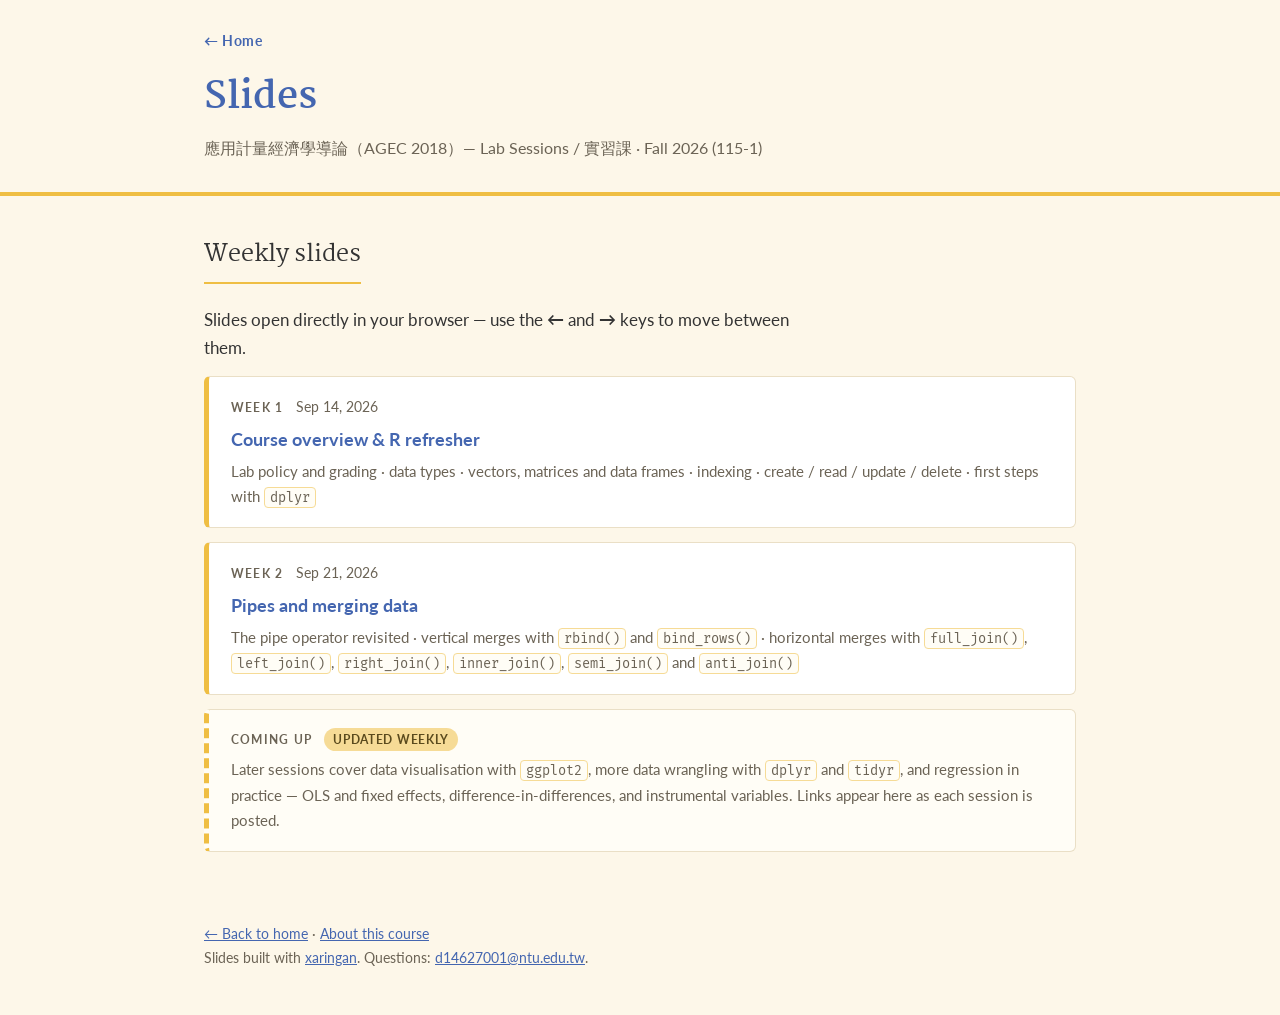
==== slides.html @ a28a632e "Restructure site: landing page with About and Slides entrances Split the single welcome page into a " ====
<!DOCTYPE html>
<html lang="en">
<head>
<meta charset="utf-8">
<meta name="viewport" content="width=device-width, initial-scale=1">
<title>Slides | AGEC 2018 Lab</title>
<meta name="description" content="Weekly lab slides for Introductory Applied Econometrics (AGEC 2018), NTU Department of Agricultural Economics, Fall 2026.">
<link rel="icon" href="https://www.agec.ntu.edu.tw/uploads/asset/data/675f864c74ccc38a768f8254/%E6%9C%AA%E4%BE%86%E5%B1%95%E6%9C%9B%E5%9C%96%E7%89%87.png">
<link rel="preconnect" href="https://fonts.googleapis.com">
<link rel="preconnect" href="https://fonts.gstatic.com" crossorigin>
<link href="https://fonts.googleapis.com/css2?family=Martel:wght@300;400;700&family=Lato:wght@400;700&family=Fira+Mono&display=swap" rel="stylesheet">
<link rel="stylesheet" href="style.css">
</head>
<body>

<header class="page-head">
  <div class="wrap">
    <a class="back" href="index.html">&larr; Home</a>
    <h1>Slides</h1>
    <p class="zh">應用計量經濟學導論（AGEC 2018）— Lab Sessions / 實習課 · Fall 2026 (115-1)</p>
  </div>
</header>

<main>

<section id="slides">
  <div class="wrap">
    <h2>Weekly slides</h2>
    <p class="lead">Slides open directly in your browser — use the <b>&larr;</b> and <b>&rarr;</b> keys to move between them.</p>
    <ul class="weeks">
      <li class="week">
        <div class="week-head">
          <span class="week-no">Week 1</span>
          <span class="week-date">Sep 14, 2026</span>
        </div>
        <p class="week-title"><a href="IntroductoryAE_0914/IntroductoryAE_0914.html">Course overview &amp; R refresher</a></p>
        <p class="week-topics">Lab policy and grading &middot; data types &middot; vectors, matrices and data frames &middot; indexing &middot; create / read / update / delete &middot; first steps with <code>dplyr</code></p>
      </li>
      <li class="week">
        <div class="week-head">
          <span class="week-no">Week 2</span>
          <span class="week-date">Sep 21, 2026</span>
        </div>
        <p class="week-title"><a href="IntroductoryAE_0921/IntroductoryAE_0921.html">Pipes and merging data</a></p>
        <p class="week-topics">The pipe operator revisited &middot; vertical merges with <code>rbind()</code> and <code>bind_rows()</code> &middot; horizontal merges with <code>full_join()</code>, <code>left_join()</code>, <code>right_join()</code>, <code>inner_join()</code>, <code>semi_join()</code> and <code>anti_join()</code></p>
      </li>
      <li class="week pending">
        <div class="week-head">
          <span class="week-no">Coming up</span>
          <span class="tag">Updated weekly</span>
        </div>
        <p class="week-topics">Later sessions cover data visualisation with <code>ggplot2</code>, more data wrangling with <code>dplyr</code> and <code>tidyr</code>, and regression in practice — OLS and fixed effects, difference-in-differences, and instrumental variables. Links appear here as each session is posted.</p>
      </li>
    </ul>
  </div>
</section>

</main>

<footer>
  <div class="wrap">
    <a href="index.html">&larr; Back to home</a> &middot; <a href="about.html">About this course</a><br>
    Slides built with <a href="https://github.com/yihui/xaringan">xaringan</a>. Questions: <a href="mailto:d14627001@ntu.edu.tw">d14627001@ntu.edu.tw</a>.
  </div>
</footer>

</body>
</html>
---- style.css ----
/* AGEC 2018 lab site — shared styles
   Palette follows the xaringan slide theme (style_duo). */

:root{
  --cream:#FDF7E9;
  --gold:#EFBE43;
  --gold-soft:#F6DB96;
  --green:#33734D;          /* NTU AgEcon emblem green */
  --ink:#333333;
  --ink-soft:#6b6355;
  --link:#4466B0;
  --card:#FFFFFF;
  --line:#EADFC6;
  color-scheme: light;
}

*{box-sizing:border-box;}

body{
  margin:0;
  background:var(--cream);
  color:var(--ink);
  font-family:"Lato","Helvetica Neue","PingFang TC","Microsoft JhengHei",sans-serif;
  font-size:17px;
  line-height:1.65;
  -webkit-font-smoothing:antialiased;
}

h1,h2,h3{
  font-family:"Martel",Georgia,"PingFang TC","Microsoft JhengHei",serif;
  font-weight:400;
  color:var(--ink);
}

code{
  font-family:"Fira Mono",Consolas,monospace;
  font-size:.9em;
  border:1px solid var(--gold-soft);
  padding:1px 5px;
  border-radius:4px;
  background:#fffdf6;
}

a{color:var(--link);}
.wrap{max-width:920px;margin:0 auto;padding:0 24px;}

/* ============================================================
   Landing page (index.html) — fills the viewport, never scrolls
   ============================================================ */

body.landing{
  height:100dvh;
  overflow:hidden;
  display:flex;
  align-items:center;
  justify-content:center;
  padding:clamp(12px,3vh,32px) 20px;
  background:
    radial-gradient(circle at 50% 18%, #fffdf5 0%, var(--cream) 62%);
}

.hero{
  width:100%;
  min-width:0;
  max-width:780px;
  max-height:100%;
  text-align:center;
  display:flex;
  flex-direction:column;
  align-items:center;
  gap:clamp(10px,2.2vh,22px);
}

/* align-items:center sizes children to fit-content, so cap them or long
   headings refuse to wrap and push the page sideways */
.hero > *{max-width:100%;}

.emblem{
  width:clamp(96px,17vh,168px);
  height:auto;
  border-radius:20px;
  box-shadow:0 10px 28px rgba(51,115,77,.26);
  flex-shrink:0;
}

.hero h1{
  font-size:clamp(1.5rem,4.4vw,2.6rem);
  line-height:1.15;
  margin:0;
  font-weight:700;
  color:var(--link);
}

.hero .zh{
  margin:0;
  font-size:clamp(.95rem,2.3vw,1.2rem);
  color:var(--ink-soft);
}

.pills{
  display:flex;flex-wrap:wrap;justify-content:center;gap:8px;
  margin:0;padding:0;list-style:none;
}
.pills li{
  background:var(--gold-soft);
  color:#5a4a1d;
  font-size:.74rem;
  font-weight:700;
  letter-spacing:.07em;
  text-transform:uppercase;
  padding:3px 12px;
  border-radius:999px;
}

/* entrance tiles */
.doors{
  width:100%;
  display:grid;
  grid-template-columns:repeat(2,1fr);
  gap:clamp(10px,1.8vh,18px);
  margin-top:clamp(2px,1vh,8px);
}

.door{
  display:flex;
  flex-direction:column;
  align-items:center;
  gap:8px;
  background:var(--card);
  border:1px solid var(--line);
  border-radius:12px;
  padding:clamp(14px,2.6vh,26px) 18px;
  text-decoration:none;
  color:var(--ink);
  transition:transform .16s ease, box-shadow .16s ease, border-color .16s ease;
}
.door:hover,.door:focus-visible{
  transform:translateY(-3px);
  border-color:var(--gold);
  box-shadow:0 8px 22px rgba(51,51,51,.12);
  outline:none;
}
.door svg{
  width:clamp(26px,4.4vh,38px);
  height:auto;
  stroke:var(--green);
  stroke-width:1.7;
  fill:none;
  stroke-linecap:round;
  stroke-linejoin:round;
}
.door-title{
  font-family:"Martel",Georgia,"PingFang TC","Microsoft JhengHei",serif;
  font-size:clamp(1rem,2.5vw,1.25rem);
  font-weight:700;
  color:var(--link);
}
.door-desc{
  margin:0;
  min-width:0;
  font-size:clamp(.8rem,1.9vw,.92rem);
  color:var(--ink-soft);
  line-height:1.45;
  overflow-wrap:break-word;
}

.hero .contact{
  margin:0;
  font-size:clamp(.76rem,1.8vw,.88rem);
  color:var(--ink-soft);
}

/* short screens: drop the emblem shadow weight and tighten further */
@media (max-height:520px){
  .emblem{width:clamp(64px,13vh,96px);border-radius:14px;}
  .hero{gap:8px;}
  .pills{display:none;}
}

@media (max-width:560px){
  .doors{grid-template-columns:1fr;}
  /* icon on the left, title over description on the right */
  .door{
    display:grid;
    grid-template-columns:auto minmax(0,1fr);
    grid-template-areas:"icon title" "icon desc";
    column-gap:14px;
    row-gap:2px;
    align-items:center;
    text-align:left;
    padding:14px 16px;
  }
  .door svg{grid-area:icon;width:28px;}
  .door-title{grid-area:title;}
  .door-desc{grid-area:desc;}
}

/* ============================================================
   Content pages (about.html, slides.html)
   ============================================================ */

.page-head{
  background:var(--cream);
  border-bottom:4px solid var(--gold);
  padding:26px 0 30px;
}
.back{
  display:inline-flex;align-items:center;gap:7px;
  font-size:.88rem;font-weight:700;letter-spacing:.04em;
  text-decoration:none;color:var(--link);
  margin-bottom:16px;
}
.back:hover{text-decoration:underline;}
.page-head h1{
  font-size:clamp(1.7rem,4vw,2.3rem);
  margin:0 0 6px;
  font-weight:700;
  color:var(--link);
}
.page-head .zh{margin:0;color:var(--ink-soft);font-size:1.02rem;}

section{padding:40px 0;border-bottom:1px solid var(--line);}
section:last-of-type{border-bottom:none;}
h2{
  font-size:1.45rem;margin:0 0 22px;padding-bottom:8px;
  border-bottom:2px solid var(--gold);display:inline-block;
}
p{margin:0 0 14px;}
.lead{max-width:62ch;}

/* weekly slide list */
.weeks{list-style:none;padding:0;margin:0;display:grid;gap:14px;}
.week{
  background:var(--card);border:1px solid var(--line);border-left:5px solid var(--gold);
  border-radius:6px;padding:18px 22px;
}
.week-head{display:flex;flex-wrap:wrap;align-items:baseline;gap:12px;margin-bottom:6px;}
.week-no{font-size:.78rem;font-weight:700;letter-spacing:.1em;text-transform:uppercase;color:var(--ink-soft);}
.week-date{font-size:.9rem;color:var(--ink-soft);}
.week-title{font-size:1.12rem;font-weight:700;margin:0 0 4px;}
.week-title a{text-decoration:none;}
.week-title a:hover{text-decoration:underline;}
.week-topics{margin:0;color:var(--ink-soft);font-size:.95rem;}
.pending{background:#fffdf6;border-left-style:dashed;}

/* info cards */
.grid{display:grid;grid-template-columns:repeat(auto-fit,minmax(260px,1fr));gap:18px;}
.card{background:var(--card);border:1px solid var(--line);border-radius:6px;padding:20px 22px;}
.card h3{margin:0 0 12px;font-size:1.08rem;font-weight:700;}
.card ul{margin:0;padding-left:1.1em;}
.card li{margin-bottom:7px;}
li::marker{color:var(--gold);}
.tag{
  display:inline-block;background:var(--gold-soft);color:#5a4a1d;
  font-size:.74rem;font-weight:700;letter-spacing:.06em;text-transform:uppercase;
  padding:2px 9px;border-radius:999px;vertical-align:middle;
}

/* staff table */
.table-scroll{overflow-x:auto;}
table{border-collapse:collapse;width:100%;font-size:.97rem;}
th,td{text-align:left;padding:9px 10px;border-bottom:1px solid var(--line);vertical-align:top;}
th{font-weight:700;color:var(--ink-soft);font-size:.85rem;text-transform:uppercase;letter-spacing:.06em;}
.sub{color:var(--ink-soft);font-size:.9rem;}

.note{background:#fffdf6;border:1px solid var(--gold-soft);border-radius:6px;padding:16px 20px;margin-top:22px;font-size:.95rem;}
.note strong{color:#8a6a12;}
/* highlighter band behind the text — must clone across line breaks, and must
   cover the whole x-height or it reads as a strikethrough */
.hl{
  background:linear-gradient(transparent 6%, var(--gold-soft) 6%, var(--gold-soft) 94%, transparent 94%);
  -webkit-box-decoration-break:clone;
  box-decoration-break:clone;
  font-weight:700;
  padding:0 3px;
}

footer{padding:30px 0 46px;color:var(--ink-soft);font-size:.9rem;}

@media (max-width:600px){
  body{font-size:16px;}
}
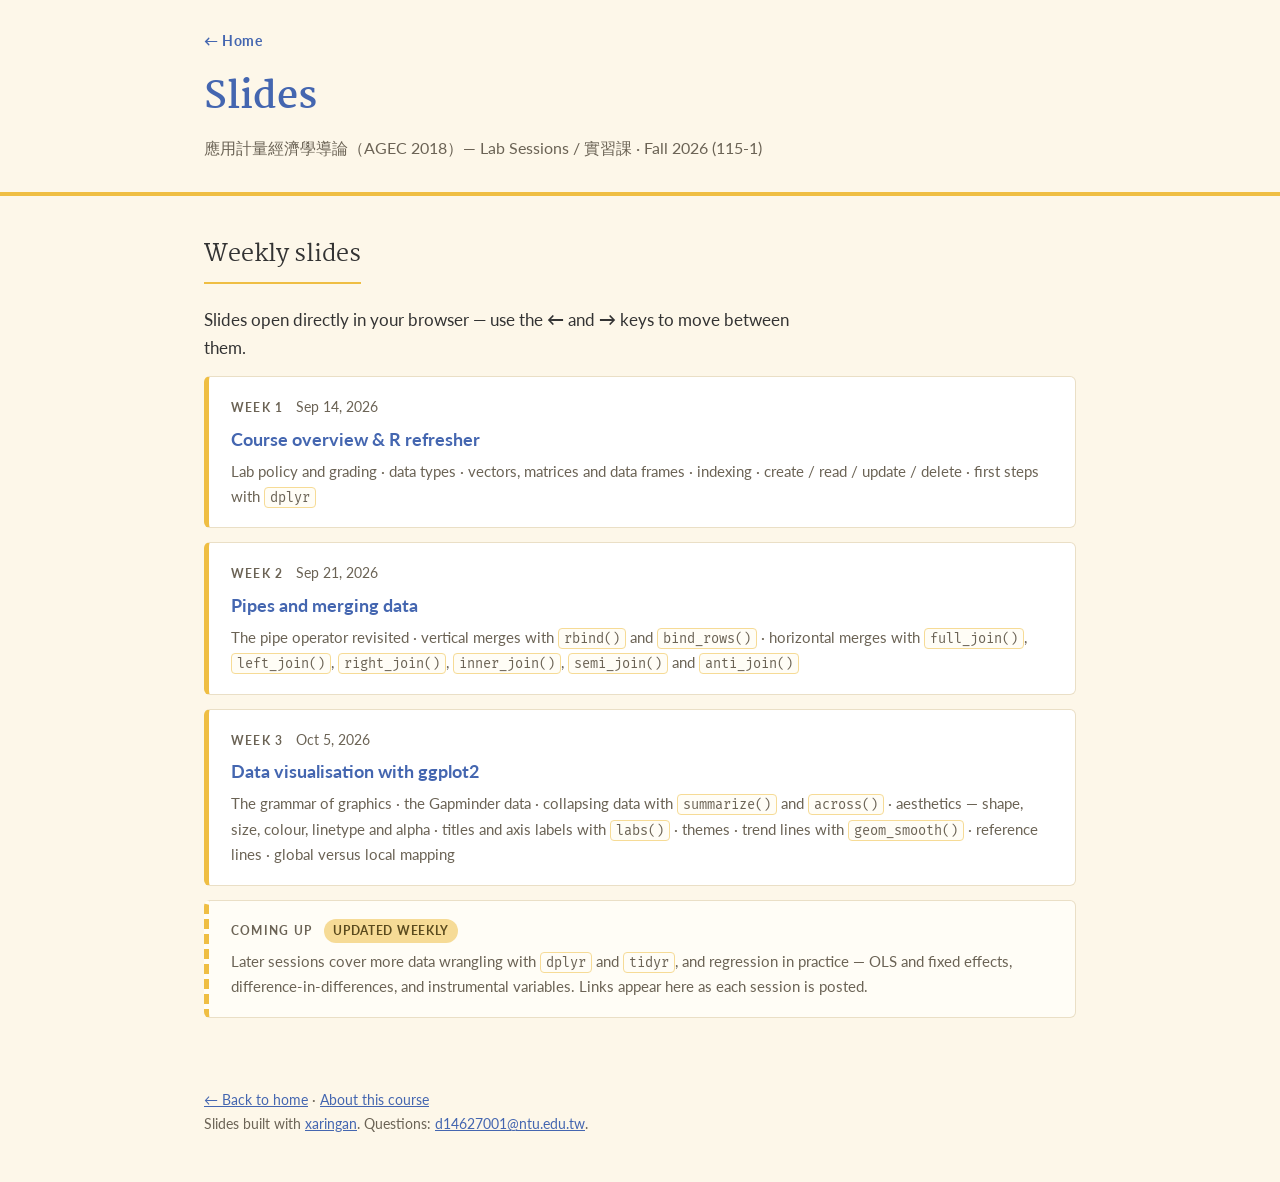
==== commit 631dafc7: "Add Week 3 (10/05) ggplot2 deck and link it from slides.html New IntroductoryAE_1005/ folder with th" ====
--- a/slides.html
+++ b/slides.html
@@ -44,12 +44,20 @@
         <p class="week-title"><a href="IntroductoryAE_0921/IntroductoryAE_0921.html">Pipes and merging data</a></p>
         <p class="week-topics">The pipe operator revisited &middot; vertical merges with <code>rbind()</code> and <code>bind_rows()</code> &middot; horizontal merges with <code>full_join()</code>, <code>left_join()</code>, <code>right_join()</code>, <code>inner_join()</code>, <code>semi_join()</code> and <code>anti_join()</code></p>
       </li>
+      <li class="week">
+        <div class="week-head">
+          <span class="week-no">Week 3</span>
+          <span class="week-date">Oct 5, 2026</span>
+        </div>
+        <p class="week-title"><a href="IntroductoryAE_1005/IntroductoryAE_1005.html">Data visualisation with ggplot2</a></p>
+        <p class="week-topics">The grammar of graphics &middot; the Gapminder data &middot; collapsing data with <code>summarize()</code> and <code>across()</code> &middot; aesthetics — shape, size, colour, linetype and alpha &middot; titles and axis labels with <code>labs()</code> &middot; themes &middot; trend lines with <code>geom_smooth()</code> &middot; reference lines &middot; global versus local mapping</p>
+      </li>
       <li class="week pending">
         <div class="week-head">
           <span class="week-no">Coming up</span>
           <span class="tag">Updated weekly</span>
         </div>
-        <p class="week-topics">Later sessions cover data visualisation with <code>ggplot2</code>, more data wrangling with <code>dplyr</code> and <code>tidyr</code>, and regression in practice — OLS and fixed effects, difference-in-differences, and instrumental variables. Links appear here as each session is posted.</p>
+        <p class="week-topics">Later sessions cover more data wrangling with <code>dplyr</code> and <code>tidyr</code>, and regression in practice — OLS and fixed effects, difference-in-differences, and instrumental variables. Links appear here as each session is posted.</p>
       </li>
     </ul>
   </div>
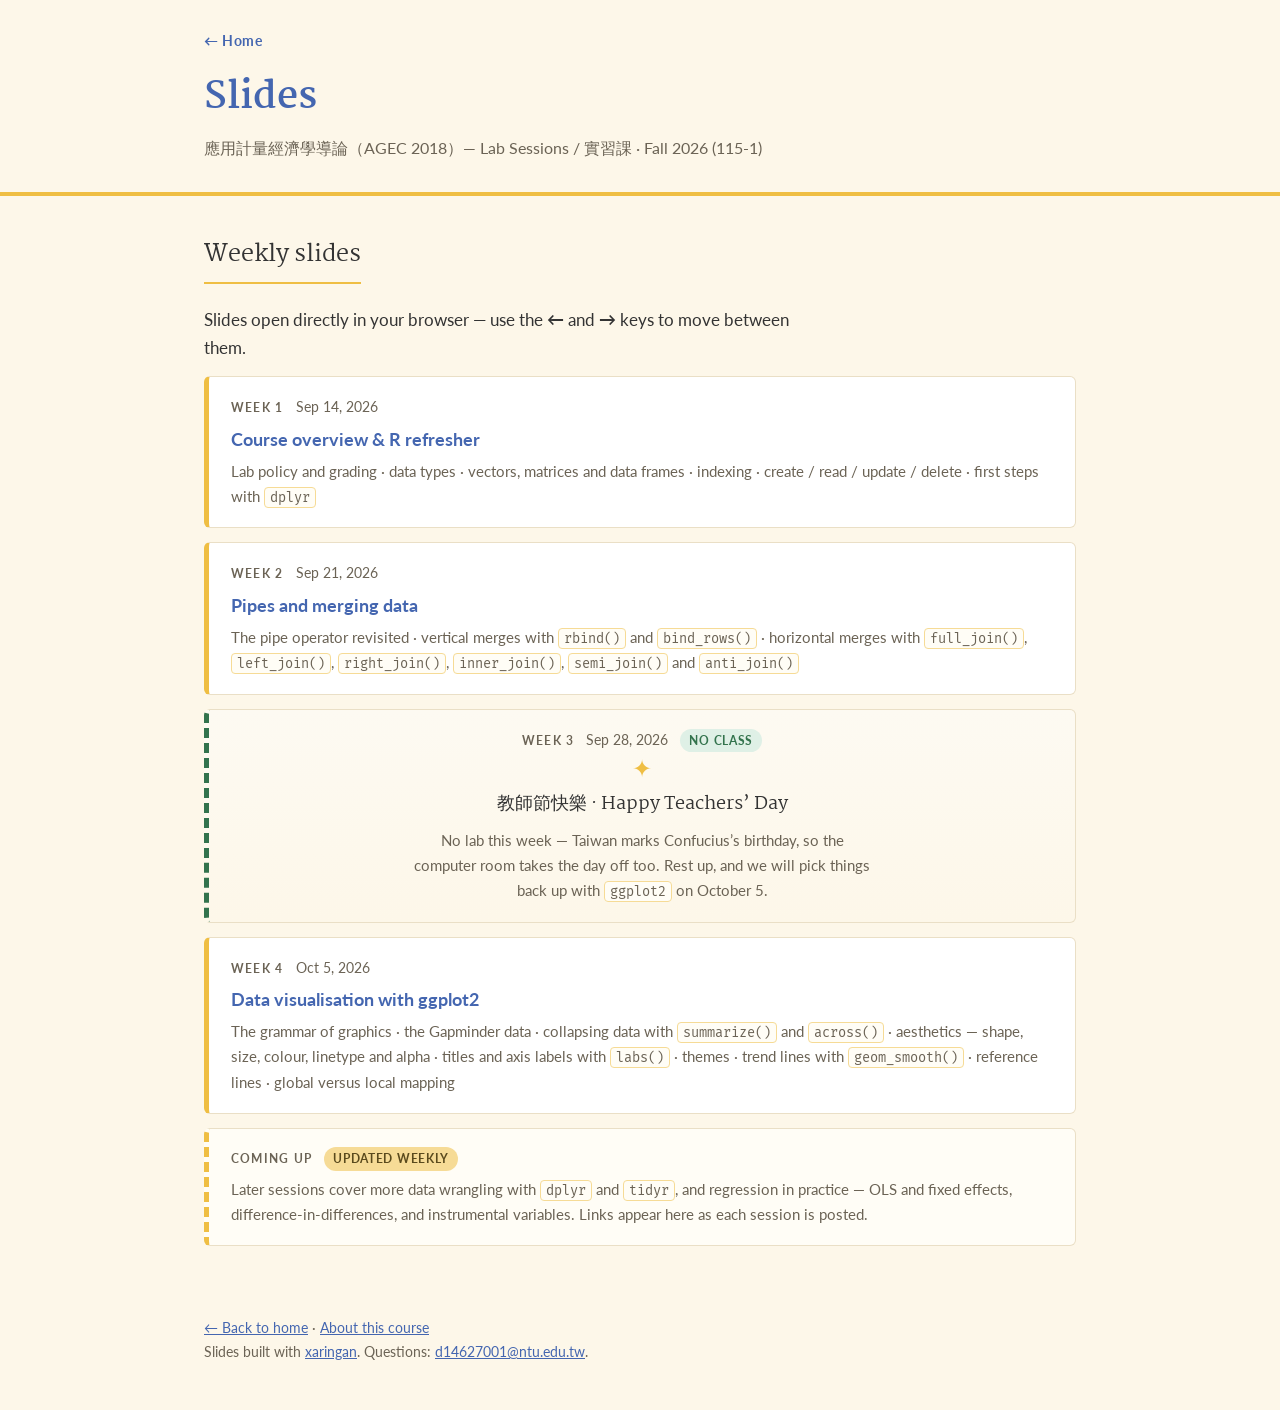
==== commit 58b1d776: "Number weeks by calendar; add Teachers' Day no-class card Week 3 is Sep 28, which had no lab (Teache" ====
--- a/slides.html
+++ b/slides.html
@@ -44,9 +44,18 @@
         <p class="week-title"><a href="IntroductoryAE_0921/IntroductoryAE_0921.html">Pipes and merging data</a></p>
         <p class="week-topics">The pipe operator revisited &middot; vertical merges with <code>rbind()</code> and <code>bind_rows()</code> &middot; horizontal merges with <code>full_join()</code>, <code>left_join()</code>, <code>right_join()</code>, <code>inner_join()</code>, <code>semi_join()</code> and <code>anti_join()</code></p>
       </li>
+      <li class="week holiday">
+        <div class="week-head">
+          <span class="week-no">Week 3</span>
+          <span class="week-date">Sep 28, 2026</span>
+          <span class="tag">No class</span>
+        </div>
+        <p class="week-title">教師節快樂 &middot; Happy Teachers&rsquo; Day</p>
+        <p class="week-topics">No lab this week — Taiwan marks Confucius&rsquo;s birthday, so the computer room takes the day off too. Rest up, and we will pick things back up with <code>ggplot2</code> on October 5.</p>
+      </li>
       <li class="week">
         <div class="week-head">
-          <span class="week-no">Week 3</span>
+          <span class="week-no">Week 4</span>
           <span class="week-date">Oct 5, 2026</span>
         </div>
         <p class="week-title"><a href="IntroductoryAE_1005/IntroductoryAE_1005.html">Data visualisation with ggplot2</a></p>
--- a/style.css
+++ b/style.css
@@ -243,6 +243,24 @@
 .week-topics{margin:0;color:var(--ink-soft);font-size:.95rem;}
 .pending{background:#fffdf6;border-left-style:dashed;}
 
+/* holiday / no-class week */
+.holiday{
+  background:linear-gradient(180deg,#fdfaf2,var(--cream));
+  border-left:5px dashed var(--green);
+  text-align:center;
+}
+.holiday .week-head{justify-content:center;}
+.holiday .week-title{
+  font-family:"Martel",Georgia,"PingFang TC","Microsoft JhengHei",serif;
+  font-weight:400;margin-bottom:8px;
+}
+.holiday .week-title::before{
+  content:"\2726";display:block;color:var(--gold);
+  font-size:1.5rem;line-height:1;margin-bottom:8px;
+}
+.holiday .week-topics{max-width:52ch;margin:0 auto;}
+.holiday .tag{background:#dff0e6;color:var(--green);}
+
 /* info cards */
 .grid{display:grid;grid-template-columns:repeat(auto-fit,minmax(260px,1fr));gap:18px;}
 .card{background:var(--card);border:1px solid var(--line);border-radius:6px;padding:20px 22px;}
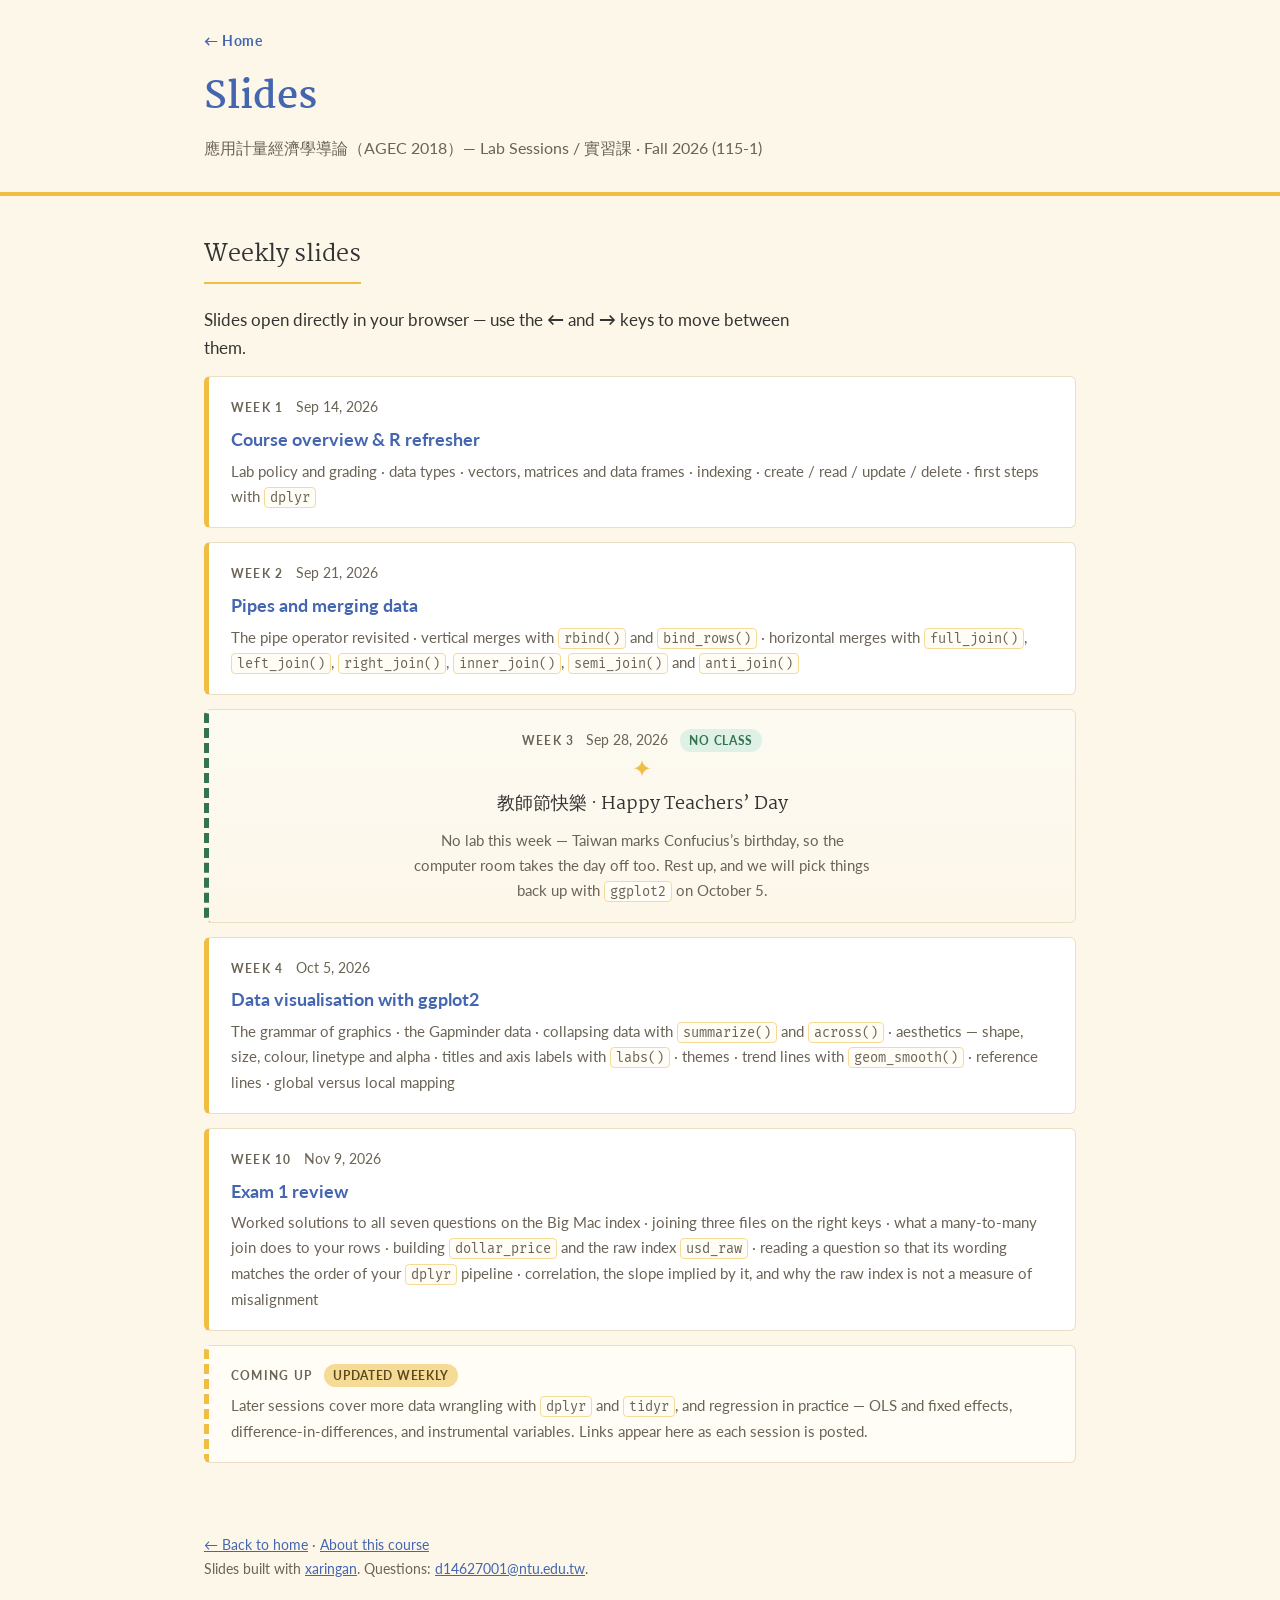
==== commit d78faa09: "Add Week 10 slides: Exam 1 review (Nov 9, 2026) Walks through all seven exam questions with verified" ====
--- a/slides.html
+++ b/slides.html
@@ -61,6 +61,14 @@
         <p class="week-title"><a href="IntroductoryAE_1005/IntroductoryAE_1005.html">Data visualisation with ggplot2</a></p>
         <p class="week-topics">The grammar of graphics &middot; the Gapminder data &middot; collapsing data with <code>summarize()</code> and <code>across()</code> &middot; aesthetics — shape, size, colour, linetype and alpha &middot; titles and axis labels with <code>labs()</code> &middot; themes &middot; trend lines with <code>geom_smooth()</code> &middot; reference lines &middot; global versus local mapping</p>
       </li>
+      <li class="week">
+        <div class="week-head">
+          <span class="week-no">Week 10</span>
+          <span class="week-date">Nov 9, 2026</span>
+        </div>
+        <p class="week-title"><a href="IntroductoryAE_1109/IntroductoryAE_1109.html">Exam 1 review</a></p>
+        <p class="week-topics">Worked solutions to all seven questions on the Big Mac index &middot; joining three files on the right keys &middot; what a many-to-many join does to your rows &middot; building <code>dollar_price</code> and the raw index <code>usd_raw</code> &middot; reading a question so that its wording matches the order of your <code>dplyr</code> pipeline &middot; correlation, the slope implied by it, and why the raw index is not a measure of misalignment</p>
+      </li>
       <li class="week pending">
         <div class="week-head">
           <span class="week-no">Coming up</span>
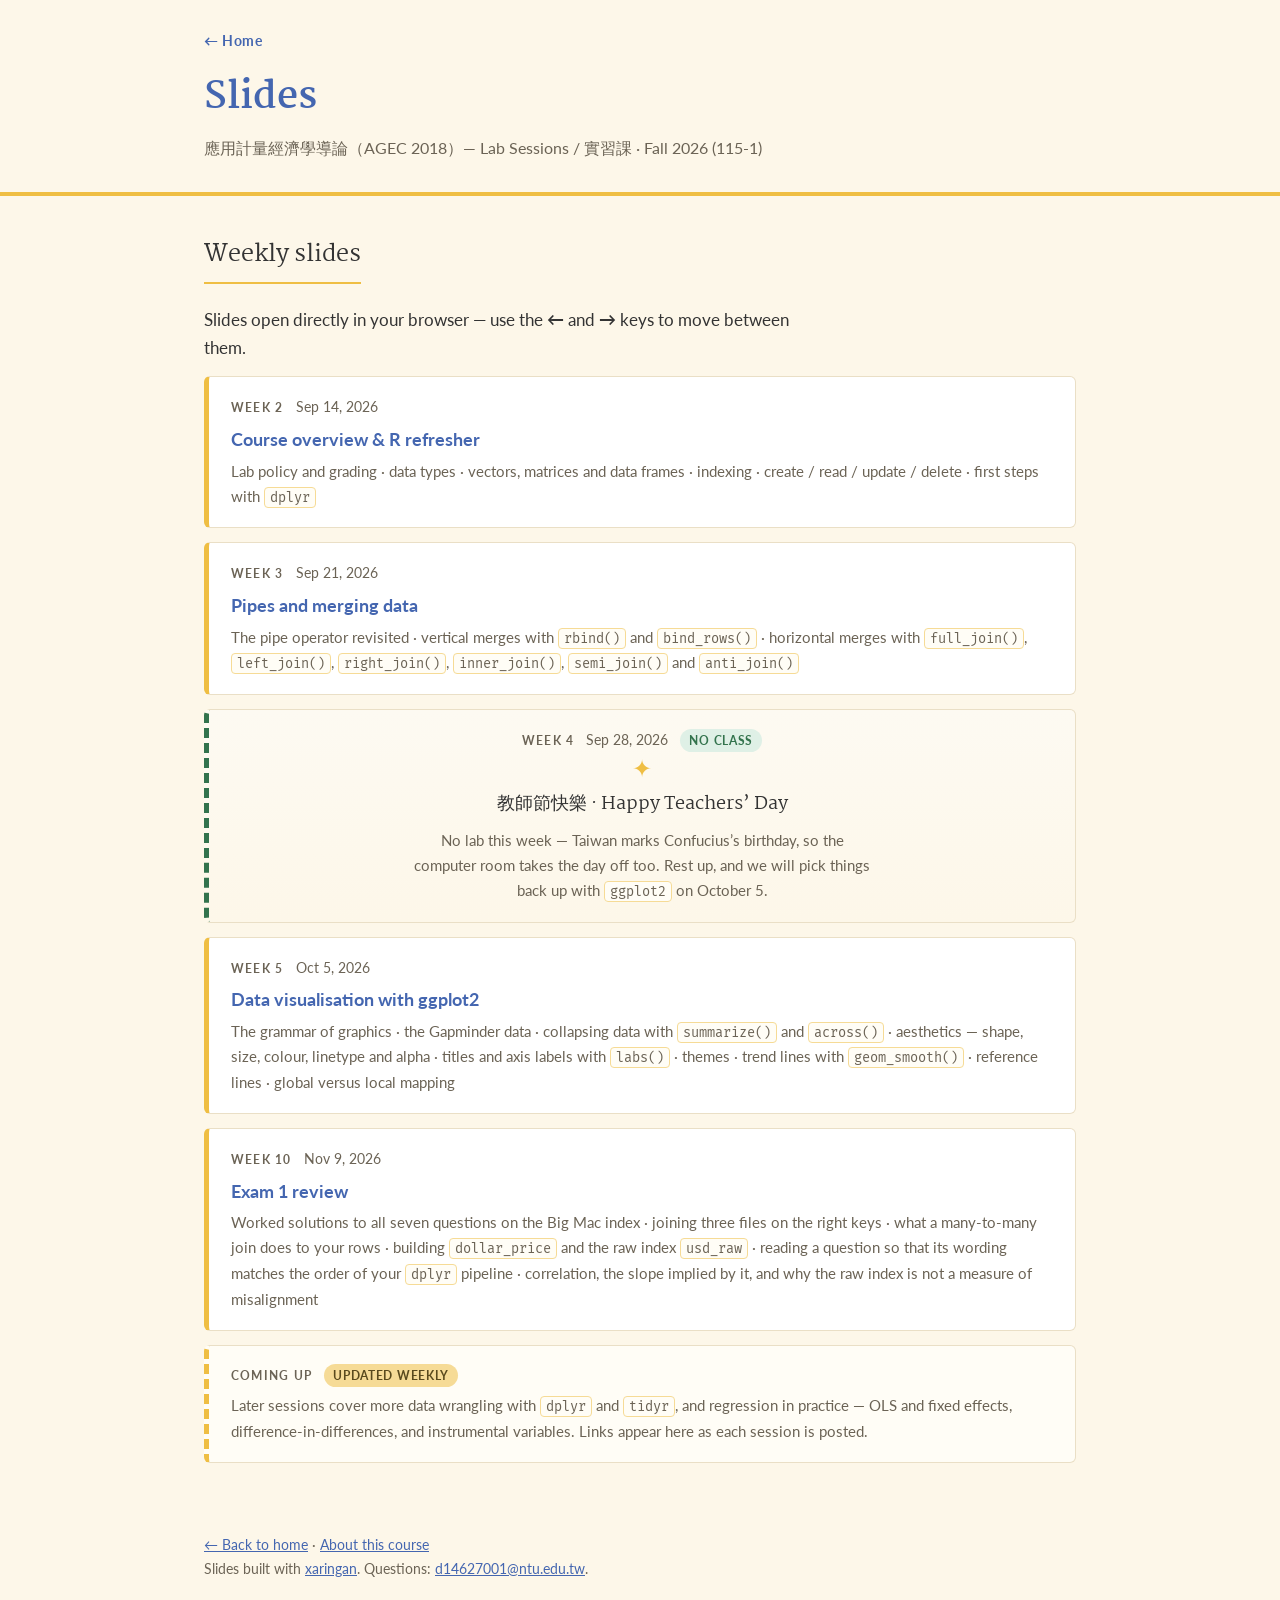
==== commit 452a1dbb: "Shift week numbers by one on the slides page Sep 14 is Week 2, not Week 1, so Weeks 1-4 become Weeks" ====
--- a/slides.html
+++ b/slides.html
@@ -30,7 +30,7 @@
     <ul class="weeks">
       <li class="week">
         <div class="week-head">
-          <span class="week-no">Week 1</span>
+          <span class="week-no">Week 2</span>
           <span class="week-date">Sep 14, 2026</span>
         </div>
         <p class="week-title"><a href="IntroductoryAE_0914/IntroductoryAE_0914.html">Course overview &amp; R refresher</a></p>
@@ -38,7 +38,7 @@
       </li>
       <li class="week">
         <div class="week-head">
-          <span class="week-no">Week 2</span>
+          <span class="week-no">Week 3</span>
           <span class="week-date">Sep 21, 2026</span>
         </div>
         <p class="week-title"><a href="IntroductoryAE_0921/IntroductoryAE_0921.html">Pipes and merging data</a></p>
@@ -46,7 +46,7 @@
       </li>
       <li class="week holiday">
         <div class="week-head">
-          <span class="week-no">Week 3</span>
+          <span class="week-no">Week 4</span>
           <span class="week-date">Sep 28, 2026</span>
           <span class="tag">No class</span>
         </div>
@@ -55,7 +55,7 @@
       </li>
       <li class="week">
         <div class="week-head">
-          <span class="week-no">Week 4</span>
+          <span class="week-no">Week 5</span>
           <span class="week-date">Oct 5, 2026</span>
         </div>
         <p class="week-title"><a href="IntroductoryAE_1005/IntroductoryAE_1005.html">Data visualisation with ggplot2</a></p>
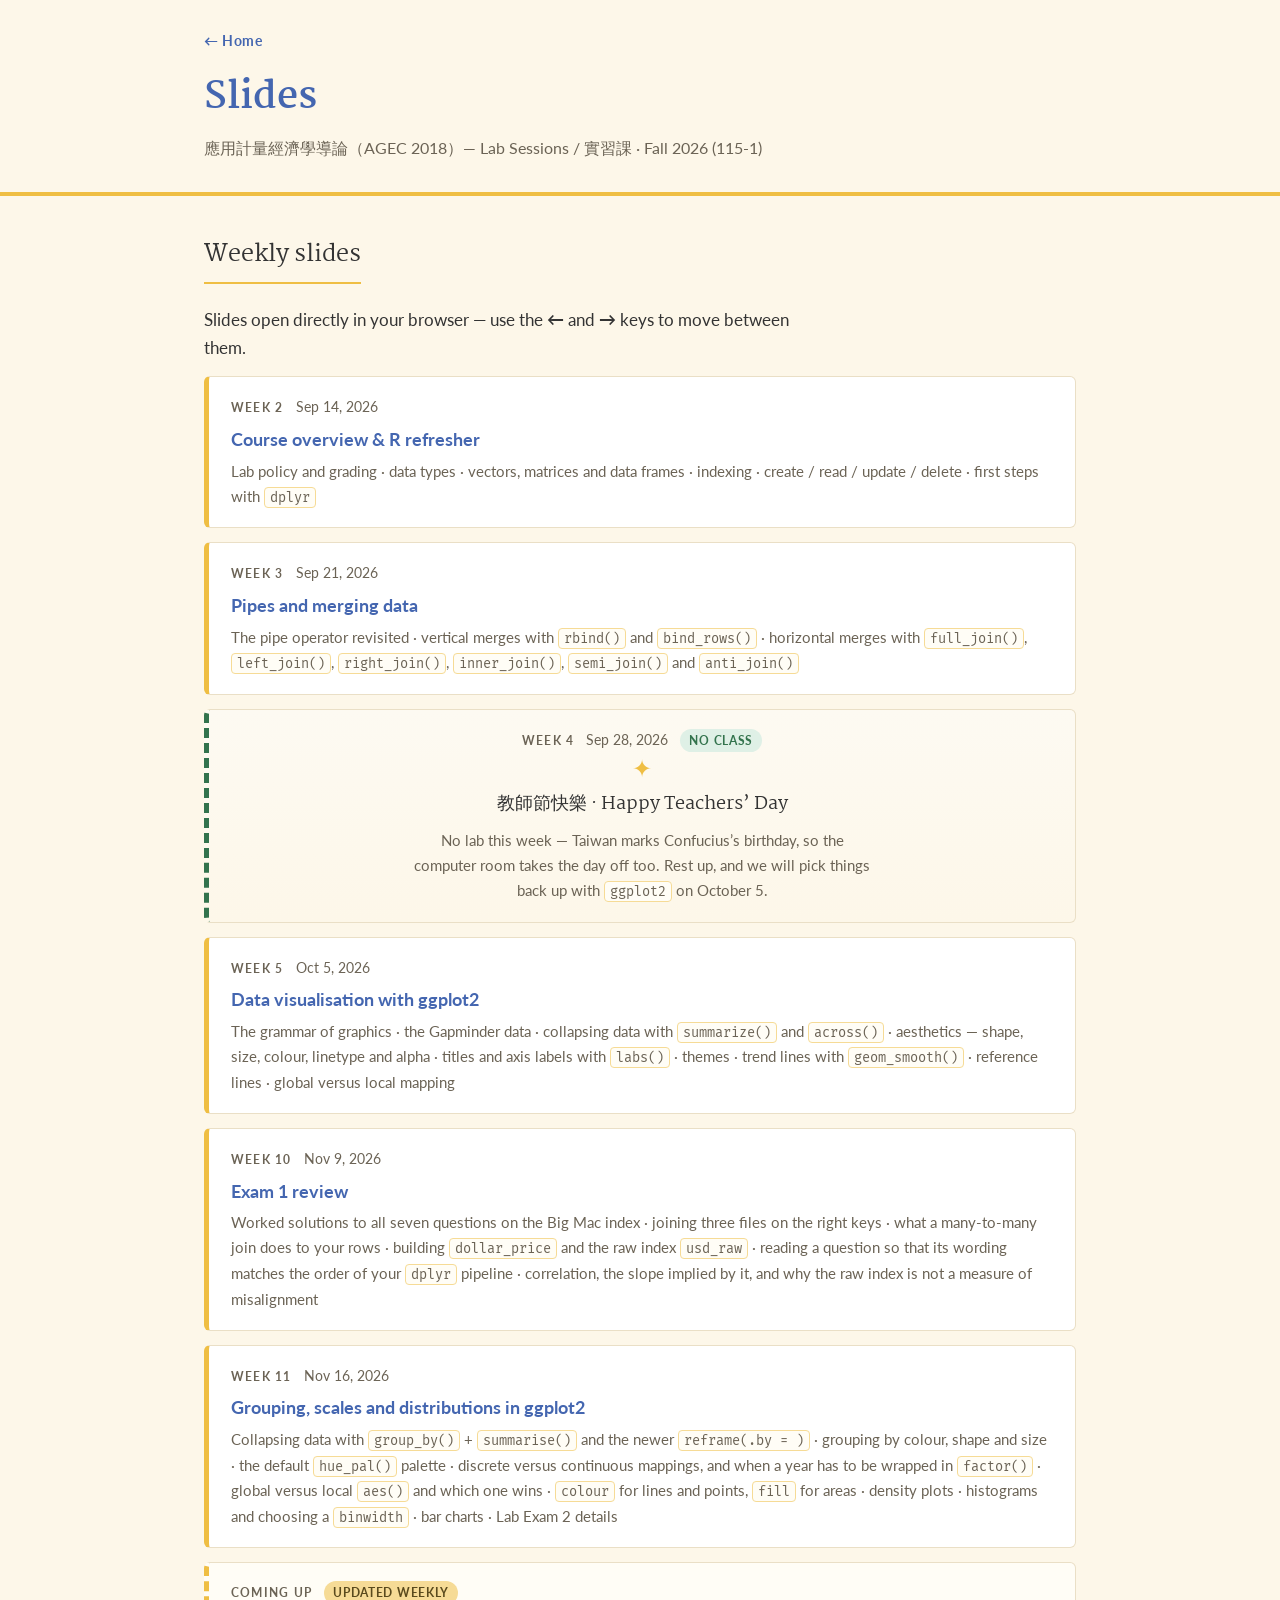
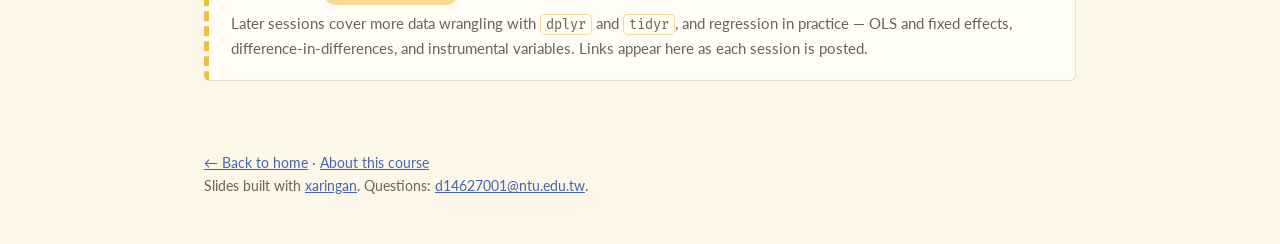
==== commit efb110d3: "Add Week 11 lab slides (Nov 16): grouping, scales and distributions in ggplot2 Co-Authored-By: Claud" ====
--- a/slides.html
+++ b/slides.html
@@ -1,93 +1,101 @@
-<!DOCTYPE html>
-<html lang="en">
-<head>
-<meta charset="utf-8">
-<meta name="viewport" content="width=device-width, initial-scale=1">
-<title>Slides | AGEC 2018 Lab</title>
-<meta name="description" content="Weekly lab slides for Introductory Applied Econometrics (AGEC 2018), NTU Department of Agricultural Economics, Fall 2026.">
-<link rel="icon" href="https://www.agec.ntu.edu.tw/uploads/asset/data/675f864c74ccc38a768f8254/%E6%9C%AA%E4%BE%86%E5%B1%95%E6%9C%9B%E5%9C%96%E7%89%87.png">
-<link rel="preconnect" href="https://fonts.googleapis.com">
-<link rel="preconnect" href="https://fonts.gstatic.com" crossorigin>
-<link href="https://fonts.googleapis.com/css2?family=Martel:wght@300;400;700&family=Lato:wght@400;700&family=Fira+Mono&display=swap" rel="stylesheet">
-<link rel="stylesheet" href="style.css">
-</head>
-<body>
-
-<header class="page-head">
-  <div class="wrap">
-    <a class="back" href="index.html">&larr; Home</a>
-    <h1>Slides</h1>
-    <p class="zh">應用計量經濟學導論（AGEC 2018）— Lab Sessions / 實習課 · Fall 2026 (115-1)</p>
-  </div>
-</header>
-
-<main>
-
-<section id="slides">
-  <div class="wrap">
-    <h2>Weekly slides</h2>
-    <p class="lead">Slides open directly in your browser — use the <b>&larr;</b> and <b>&rarr;</b> keys to move between them.</p>
-    <ul class="weeks">
-      <li class="week">
-        <div class="week-head">
-          <span class="week-no">Week 2</span>
-          <span class="week-date">Sep 14, 2026</span>
-        </div>
-        <p class="week-title"><a href="IntroductoryAE_0914/IntroductoryAE_0914.html">Course overview &amp; R refresher</a></p>
-        <p class="week-topics">Lab policy and grading &middot; data types &middot; vectors, matrices and data frames &middot; indexing &middot; create / read / update / delete &middot; first steps with <code>dplyr</code></p>
-      </li>
-      <li class="week">
-        <div class="week-head">
-          <span class="week-no">Week 3</span>
-          <span class="week-date">Sep 21, 2026</span>
-        </div>
-        <p class="week-title"><a href="IntroductoryAE_0921/IntroductoryAE_0921.html">Pipes and merging data</a></p>
-        <p class="week-topics">The pipe operator revisited &middot; vertical merges with <code>rbind()</code> and <code>bind_rows()</code> &middot; horizontal merges with <code>full_join()</code>, <code>left_join()</code>, <code>right_join()</code>, <code>inner_join()</code>, <code>semi_join()</code> and <code>anti_join()</code></p>
-      </li>
-      <li class="week holiday">
-        <div class="week-head">
-          <span class="week-no">Week 4</span>
-          <span class="week-date">Sep 28, 2026</span>
-          <span class="tag">No class</span>
-        </div>
-        <p class="week-title">教師節快樂 &middot; Happy Teachers&rsquo; Day</p>
-        <p class="week-topics">No lab this week — Taiwan marks Confucius&rsquo;s birthday, so the computer room takes the day off too. Rest up, and we will pick things back up with <code>ggplot2</code> on October 5.</p>
-      </li>
-      <li class="week">
-        <div class="week-head">
-          <span class="week-no">Week 5</span>
-          <span class="week-date">Oct 5, 2026</span>
-        </div>
-        <p class="week-title"><a href="IntroductoryAE_1005/IntroductoryAE_1005.html">Data visualisation with ggplot2</a></p>
-        <p class="week-topics">The grammar of graphics &middot; the Gapminder data &middot; collapsing data with <code>summarize()</code> and <code>across()</code> &middot; aesthetics — shape, size, colour, linetype and alpha &middot; titles and axis labels with <code>labs()</code> &middot; themes &middot; trend lines with <code>geom_smooth()</code> &middot; reference lines &middot; global versus local mapping</p>
-      </li>
-      <li class="week">
-        <div class="week-head">
-          <span class="week-no">Week 10</span>
-          <span class="week-date">Nov 9, 2026</span>
-        </div>
-        <p class="week-title"><a href="IntroductoryAE_1109/IntroductoryAE_1109.html">Exam 1 review</a></p>
-        <p class="week-topics">Worked solutions to all seven questions on the Big Mac index &middot; joining three files on the right keys &middot; what a many-to-many join does to your rows &middot; building <code>dollar_price</code> and the raw index <code>usd_raw</code> &middot; reading a question so that its wording matches the order of your <code>dplyr</code> pipeline &middot; correlation, the slope implied by it, and why the raw index is not a measure of misalignment</p>
-      </li>
-      <li class="week pending">
-        <div class="week-head">
-          <span class="week-no">Coming up</span>
-          <span class="tag">Updated weekly</span>
-        </div>
-        <p class="week-topics">Later sessions cover more data wrangling with <code>dplyr</code> and <code>tidyr</code>, and regression in practice — OLS and fixed effects, difference-in-differences, and instrumental variables. Links appear here as each session is posted.</p>
-      </li>
-    </ul>
-  </div>
-</section>
-
-</main>
-
-<footer>
-  <div class="wrap">
-    <a href="index.html">&larr; Back to home</a> &middot; <a href="about.html">About this course</a><br>
-    Slides built with <a href="https://github.com/yihui/xaringan">xaringan</a>. Questions: <a href="mailto:d14627001@ntu.edu.tw">d14627001@ntu.edu.tw</a>.
-  </div>
-</footer>
-
-</body>
-</html>
+<!DOCTYPE html>
+<html lang="en">
+<head>
+<meta charset="utf-8">
+<meta name="viewport" content="width=device-width, initial-scale=1">
+<title>Slides | AGEC 2018 Lab</title>
+<meta name="description" content="Weekly lab slides for Introductory Applied Econometrics (AGEC 2018), NTU Department of Agricultural Economics, Fall 2026.">
+<link rel="icon" href="https://www.agec.ntu.edu.tw/uploads/asset/data/675f864c74ccc38a768f8254/%E6%9C%AA%E4%BE%86%E5%B1%95%E6%9C%9B%E5%9C%96%E7%89%87.png">
+<link rel="preconnect" href="https://fonts.googleapis.com">
+<link rel="preconnect" href="https://fonts.gstatic.com" crossorigin>
+<link href="https://fonts.googleapis.com/css2?family=Martel:wght@300;400;700&family=Lato:wght@400;700&family=Fira+Mono&display=swap" rel="stylesheet">
+<link rel="stylesheet" href="style.css">
+</head>
+<body>
+
+<header class="page-head">
+  <div class="wrap">
+    <a class="back" href="index.html">&larr; Home</a>
+    <h1>Slides</h1>
+    <p class="zh">應用計量經濟學導論（AGEC 2018）— Lab Sessions / 實習課 · Fall 2026 (115-1)</p>
+  </div>
+</header>
+
+<main>
+
+<section id="slides">
+  <div class="wrap">
+    <h2>Weekly slides</h2>
+    <p class="lead">Slides open directly in your browser — use the <b>&larr;</b> and <b>&rarr;</b> keys to move between them.</p>
+    <ul class="weeks">
+      <li class="week">
+        <div class="week-head">
+          <span class="week-no">Week 2</span>
+          <span class="week-date">Sep 14, 2026</span>
+        </div>
+        <p class="week-title"><a href="IntroductoryAE_0914/IntroductoryAE_0914.html">Course overview &amp; R refresher</a></p>
+        <p class="week-topics">Lab policy and grading &middot; data types &middot; vectors, matrices and data frames &middot; indexing &middot; create / read / update / delete &middot; first steps with <code>dplyr</code></p>
+      </li>
+      <li class="week">
+        <div class="week-head">
+          <span class="week-no">Week 3</span>
+          <span class="week-date">Sep 21, 2026</span>
+        </div>
+        <p class="week-title"><a href="IntroductoryAE_0921/IntroductoryAE_0921.html">Pipes and merging data</a></p>
+        <p class="week-topics">The pipe operator revisited &middot; vertical merges with <code>rbind()</code> and <code>bind_rows()</code> &middot; horizontal merges with <code>full_join()</code>, <code>left_join()</code>, <code>right_join()</code>, <code>inner_join()</code>, <code>semi_join()</code> and <code>anti_join()</code></p>
+      </li>
+      <li class="week holiday">
+        <div class="week-head">
+          <span class="week-no">Week 4</span>
+          <span class="week-date">Sep 28, 2026</span>
+          <span class="tag">No class</span>
+        </div>
+        <p class="week-title">教師節快樂 &middot; Happy Teachers&rsquo; Day</p>
+        <p class="week-topics">No lab this week — Taiwan marks Confucius&rsquo;s birthday, so the computer room takes the day off too. Rest up, and we will pick things back up with <code>ggplot2</code> on October 5.</p>
+      </li>
+      <li class="week">
+        <div class="week-head">
+          <span class="week-no">Week 5</span>
+          <span class="week-date">Oct 5, 2026</span>
+        </div>
+        <p class="week-title"><a href="IntroductoryAE_1005/IntroductoryAE_1005.html">Data visualisation with ggplot2</a></p>
+        <p class="week-topics">The grammar of graphics &middot; the Gapminder data &middot; collapsing data with <code>summarize()</code> and <code>across()</code> &middot; aesthetics — shape, size, colour, linetype and alpha &middot; titles and axis labels with <code>labs()</code> &middot; themes &middot; trend lines with <code>geom_smooth()</code> &middot; reference lines &middot; global versus local mapping</p>
+      </li>
+      <li class="week">
+        <div class="week-head">
+          <span class="week-no">Week 10</span>
+          <span class="week-date">Nov 9, 2026</span>
+        </div>
+        <p class="week-title"><a href="IntroductoryAE_1109/IntroductoryAE_1109.html">Exam 1 review</a></p>
+        <p class="week-topics">Worked solutions to all seven questions on the Big Mac index &middot; joining three files on the right keys &middot; what a many-to-many join does to your rows &middot; building <code>dollar_price</code> and the raw index <code>usd_raw</code> &middot; reading a question so that its wording matches the order of your <code>dplyr</code> pipeline &middot; correlation, the slope implied by it, and why the raw index is not a measure of misalignment</p>
+      </li>
+      <li class="week">
+        <div class="week-head">
+          <span class="week-no">Week 11</span>
+          <span class="week-date">Nov 16, 2026</span>
+        </div>
+        <p class="week-title"><a href="IntroductoryAE_1116/IntroductoryAE_1116.html">Grouping, scales and distributions in ggplot2</a></p>
+        <p class="week-topics">Collapsing data with <code>group_by()</code> + <code>summarise()</code> and the newer <code>reframe(.by = )</code> &middot; grouping by colour, shape and size &middot; the default <code>hue_pal()</code> palette &middot; discrete versus continuous mappings, and when a year has to be wrapped in <code>factor()</code> &middot; global versus local <code>aes()</code> and which one wins &middot; <code>colour</code> for lines and points, <code>fill</code> for areas &middot; density plots &middot; histograms and choosing a <code>binwidth</code> &middot; bar charts &middot; Lab Exam 2 details</p>
+      </li>
+      <li class="week pending">
+        <div class="week-head">
+          <span class="week-no">Coming up</span>
+          <span class="tag">Updated weekly</span>
+        </div>
+        <p class="week-topics">Later sessions cover more data wrangling with <code>dplyr</code> and <code>tidyr</code>, and regression in practice — OLS and fixed effects, difference-in-differences, and instrumental variables. Links appear here as each session is posted.</p>
+      </li>
+    </ul>
+  </div>
+</section>
+
+</main>
+
+<footer>
+  <div class="wrap">
+    <a href="index.html">&larr; Back to home</a> &middot; <a href="about.html">About this course</a><br>
+    Slides built with <a href="https://github.com/yihui/xaringan">xaringan</a>. Questions: <a href="mailto:d14627001@ntu.edu.tw">d14627001@ntu.edu.tw</a>.
+  </div>
+</footer>
+
+</body>
+</html>
